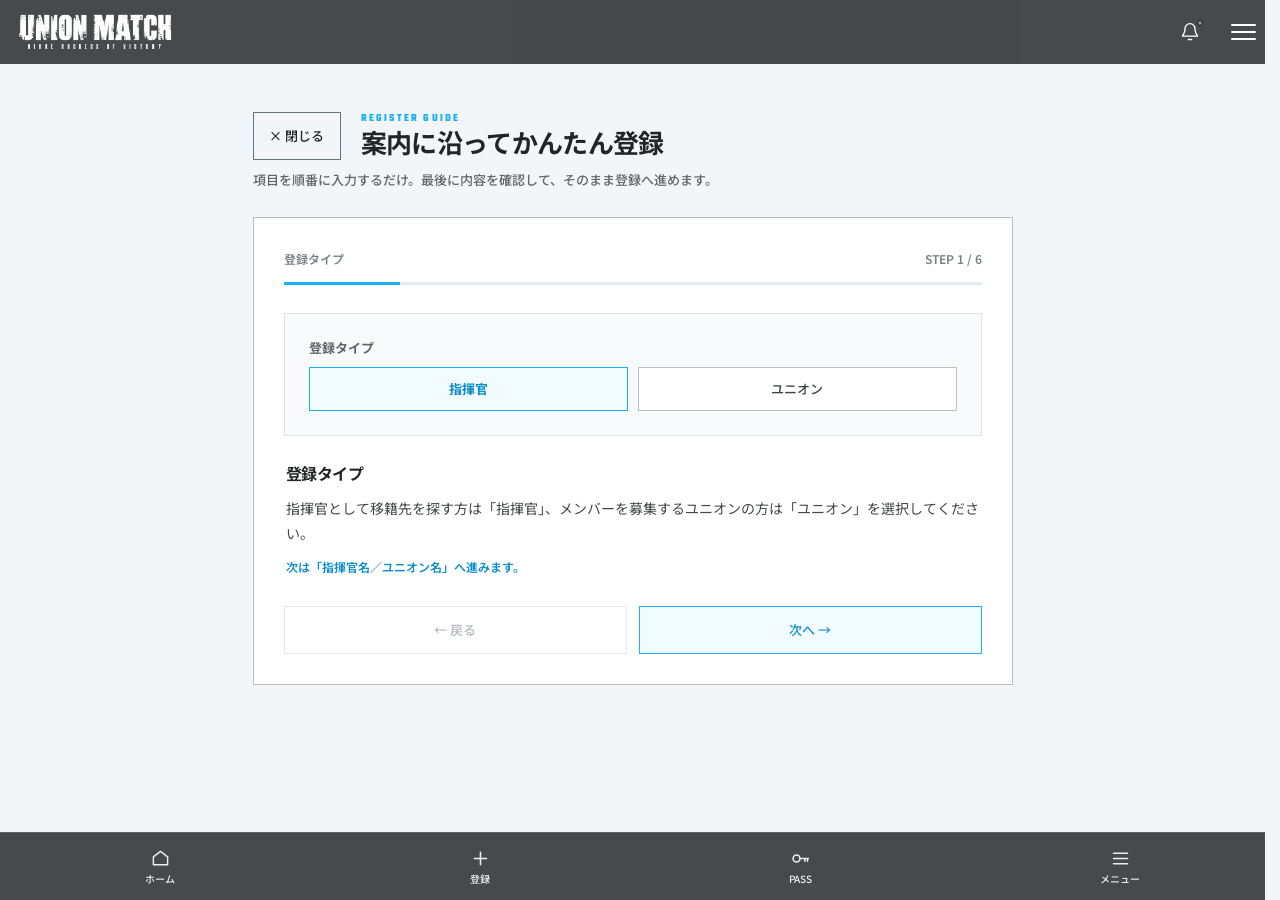
==== guide/index.html @ 86c77bd5 "Update stylesheet links with new version numbers" ====
<!DOCTYPE html>
<html lang="ja">
 <head>
  <meta charset="utf-8"/>
  <meta content="width=device-width,initial-scale=1" name="viewport"/>
  <title>
   案内に沿ってかんたん登録 | UNION MATCH
  </title>
  <link href="https://fonts.googleapis.com" rel="preconnect"/>
  <link crossorigin="" href="https://fonts.gstatic.com" rel="preconnect"/>
  <link href="https://fonts.googleapis.com/css2?family=Noto+Sans+JP:wght@400;500;600;700;800;900&amp;family=Teko:wght@500;600;700&amp;display=swap" rel="stylesheet"/>
  <link href="./guide.css?v=20261121-visual-align-v2" rel="stylesheet"/>
  <link href="../push-notifications/notification-ui.css?v=20261121-visual-align-v2" rel="stylesheet"/>
  <link href="../shared/navigation.css?v=20261121-visual-align-v2" rel="stylesheet"/>
  <link href="../subpage-nav.css?v=20261121-visual-align-v2" rel="stylesheet"/>
  <script defer src="../shared/navigation.js?v=20261120-shared-nav-v1"></script>
  <script defer src="../push-notifications/notification-ui.js?v=20261120-menu-single-handler-v1"></script>
  <script defer="" src="./guide.js?v=20261120-forms-final-v4">
  </script>
</head>
 <body class="um-guide-page">
  <div id="umSharedNavigation" data-um-nav-root="../"></div>
  <main class="wrap">
   <div class="heading">
    <div class="heading-row um-form-heading-row">
     <button aria-label="ガイドを閉じる" class="close-guide um-form-heading-button" id="closeGuide" type="button">
      &times; 閉じる
     </button>
     <div class="heading-titles um-form-heading-copy">
      <span class="eyebrow">REGISTER GUIDE</span>
      <h1>案内に沿ってかんたん登録</h1>
     </div>
    </div>
    <p>
     項目を順番に入力するだけ。最後に内容を確認して、そのまま登録へ進めます。
    </p>
   </div>
   <section class="guide-card" id="guideCard">
    <div class="progress">
     <span id="stepLabel">
     </span>
     <span id="stepCount">
     </span>
    </div>
    <div class="track">
     <div id="trackFill">
     </div>
    </div>
    <div class="demo" id="demo">
    </div>
    <div class="description">
     <h2 id="descriptionTitle">
     </h2>
     <div id="descriptionText">
     </div>
    </div>
    <p class="validation-error" hidden="" id="validationError" role="alert">
    </p>
    <div class="controls">
     <button class="btn outline" id="back" type="button">
      &larr; 戻る
     </button>
     <button class="btn primary" id="next" type="button">
      次へ &rarr;
     </button>
    </div>
   </section>
  </main>
  <dialog class="close-dialog" id="closeDialog">
   <h2>
    ガイドを終了しますか？
   </h2>
   <p>
    入力した内容は破棄されます。
   </p>
   <div class="controls">
    <button class="btn outline" id="cancelClose" type="button">
     続ける
    </button>
    <button class="btn primary" id="confirmClose" type="button">
     終了する
    </button>
   </div>
  </dialog>
 </body>
</html>
---- guide/guide.css ----
:root {
  --blue:#1ab0f1;
  --deep:#0b8fc8;
  --ink:#222428;
  --muted:#7b8085;
  --line:#b9bfc5;
  --panel:#fff;
  --cyan-2:#28b8f4;
  --ink-soft:#62666a
}
* {
  box-sizing:border-box
}
body {
  margin:0;
  min-width:0;
  background:#f3f6f8;
  color:var(--ink);
  font-family:'Noto Sans JP',sans-serif;
  font-size:14px;
  font-weight:400;
  line-height:1.8;
  -webkit-font-smoothing:antialiased;
  text-rendering:optimizeLegibility
}
.close-guide {
  background:transparent;
  color:#222428;
  border:1px solid #69727b;
  padding:0 12px;
  width:88px;
  height:48px;
  min-height:48px;
  display:inline-flex;
  align-items:center;
  justify-content:center;
  cursor:pointer;
  font:500 13px/1.4 'Noto Sans JP',sans-serif
}
.close-guide:hover {
  background:#f2fbff;
  color:#0b8fc8;
  border-color:#1ab0f1
}
.wrap {
  width:calc(100% - 32px);
  max-width:760px;
  min-width:0;
  margin:0 auto;
  padding:var(--um-form-top-gap,48px) 0 80px
}
.heading {
  text-align:left;
  margin-bottom:26px
}
.eyebrow {
  display:block;
  font:700 11px/1 var(--um-form-en-font);
  color:var(--blue);
  letter-spacing:2.2px;
  margin:0
}
.heading h1 {
  color:#222428;
  margin:2px 0 0;
  line-height:1.25;
  font-size:var(--um-form-title-size);
  font-weight:700;
  letter-spacing:-.025em
}
.heading p {
  color:var(--um-form-label);
  margin:8px 0 0;
  font-size:13px;
  letter-spacing:normal;
  font-weight:500;
  overflow-wrap:anywhere
}
.guide-card {
  background:var(--panel);
  border:1px solid var(--line);
  border-radius:0;
  padding:30px;
  min-width:0
}
.progress {
  display:flex;
  justify-content:space-between;
  gap:10px;
  font-size:12px;
  color:var(--muted);
  font-weight:600;
  min-width:0
}
.progress > span { min-width:0; overflow-wrap:anywhere; }
.progress > span:last-child { white-space:nowrap; flex-shrink:0; }
.track {
  height:3px;
  background:#e6edf2;
  margin:12px 0 28px;
  overflow:hidden
}
.track>div {
  height:100%;
  background:var(--blue);
  transition:width .15s
}
.demo {
  padding:24px;
  border:1px solid #e1e3e5;
  background:#f8fafb;
  min-height:118px;
  min-width:0
}
.demo label,.demo .demo-label {
  display:block;
  font-size:13px;
  line-height:1.6;
  font-weight:700;
  margin-bottom:8px;
  color:#62666a
}
.mock-input,.mock-select {
  width:100%;
  background:#fff;
  border:1px solid #cdd3d8;
  border-radius:0;
  min-height:46px;
  padding:10px 13px;
  color:#222428;
  font:inherit;
  letter-spacing:normal
}
.mock-input:focus,.mock-select:focus {
  outline:none;
  border-color:#1ab0f1;
  box-shadow:inset 0 0 0 1px #1ab0f1
}
.choice-row {
  display:grid;
  grid-template-columns:1fr 1fr;
  gap:10px
}
.choice {
  border:1px solid #b9bfc5;
  background:#fff;
  padding:12px;
  font:500 13px/1.4 "Noto Sans JP",sans-serif;
  cursor:pointer;
  color:#3f444a
}
.choice.active {
  border-color:#1ab0f1;
  background:#f2fbff;
  color:#0b8fc8;
  font-weight:700
}
.demo-note {
  font-size:12px;
  color:var(--muted);
  margin-top:8px
}
.description {
  padding:23px 2px 18px;
  min-height:110px
}
.description h2 {
  font-size:16px;
  font-weight:700;
  letter-spacing:-.025em;
  margin:0 0 8px;
  color:#222428
}
.description p {
  margin:0 0 10px;
  color:#44464a;
  font-weight:400;
  letter-spacing:normal;
  overflow-wrap:anywhere
}
.description .hint {
  color:#0b8fc8;
  font-size:12px;
  font-weight:600
}
.description .extra {
  margin-top:14px;
  padding:16px;
  background:#f2fbff;
  border:1px solid #c8cdd0;
  color:#44464a;
  font-weight:500;
  overflow-wrap:anywhere
}
.description .extra p {
  margin:0 0 12px
}
.description .extra p:last-child {
  margin-bottom:0
}
.description .extra strong {
  color:#0b8fc8
}
.controls {
  display:grid;
  grid-template-columns:1fr 1fr;
  gap:12px;
  min-width:0
}
.btn {
  display:inline-flex;
  align-items:center;
  justify-content:center;
  min-height:48px;
  padding:12px 20px;
  border-radius:0;
  font:500 13px/1.4 'Noto Sans JP',sans-serif;
  letter-spacing:normal;
  text-decoration:none;
  cursor:pointer;
  min-width:0;
  white-space:normal;
  text-align:center
}
.btn.primary{background:#f2fbff;color:#0b8fc8;border:1px solid #1ab0f1;transition:background-color .15s,color .15s,border-color .15s}
.btn.outline{background:#fff;color:#222428;border:1px solid #69727b;transition:background-color .15s,color .15s,border-color .15s}
.btn.primary:hover:not(:disabled),
.btn.outline:hover:not(:disabled) {
  background:#1ab0f1;
  color:#fff;
  border-color:#1ab0f1;
}
.btn.primary:active:not(:disabled),
.btn.outline:active:not(:disabled) {
  background:#0b8fc8;
  border-color:#0b8fc8;
  color:#fff;
}
.btn:disabled {
  background:#fff;
  border-color:#e2e8ed;
  color:#b2b7bc;
  opacity:1;
  cursor:default
}
.validation-error {
  color:#c93748;
  font-size:13px;
  font-weight:600
}
.summary {
  margin:0
}
.summary div {
  padding:9px 0;
  border-bottom:1px solid #dbe7ee;
  overflow-wrap:anywhere
}
.summary dt {
  font-size:12px;
  color:var(--muted)
}
.summary dd {
  margin:1px 0 0;
  font-weight:600
}
.notice {
  padding:12px;
  border:1px solid #c8cdd0;
  background:#f2fbff;
  color:#44464a
}
.close-dialog {
  max-width:min(430px,calc(100% - 32px));
  width:100%;
  border:1px solid #b9bfc5;
  padding:24px;
  color:var(--ink);
  font-family:inherit
}
.close-dialog::backdrop {
  background:#0009
}
.close-dialog h2 {
  margin:0;
  font-size:18px
}
.close-dialog p {
  margin:10px 0 20px
}
.close-dialog .controls {
  gap:10px
}
[hidden] {
  display:none!important
}
@media(max-width:600px) {
.wrap {
  padding:var(--um-form-top-gap,34px) 0 96px
}
.heading h1 {
  font-size:var(--um-form-title-size)
}
.guide-card {
  padding:20px 17px
}
.demo {
  padding:18px 15px
}
.description {
  padding:18px 1px
}
.choice {
  padding:11px 5px
}
.progress {
  font-size:11px
}

}


/* 全STEP共通：マウス操作時のブラウザ標準枠を除去し、キーボード操作時は可視化 */
.btn:focus:not(:focus-visible),.choice:focus:not(:focus-visible){outline:none}
.btn:focus-visible,.choice:focus-visible,.close-guide:focus-visible{outline:2px solid #1ab0f1;outline-offset:2px}

/* 同じ見出し構造を使用。寸法・色は subpage-nav.css の共通トークン。 */
.heading-row{display:flex;align-items:center;justify-content:flex-start;gap:var(--um-form-head-gap);min-width:0;min-height:var(--um-form-head-height);width:100%}
.heading-titles{min-width:0;flex:1 1 auto;min-height:var(--um-form-head-height);display:flex;flex-direction:column;justify-content:center}
.close-guide{box-sizing:border-box;flex:0 0 88px;width:88px;height:var(--um-form-head-height);min-height:var(--um-form-head-height);white-space:nowrap;border:1px solid #69727b;color:var(--um-form-text);transition:background-color .15s,color .15s,border-color .15s}
/* Validation belongs to its field, not to the navigation buttons. */
.field-label-row{display:flex;align-items:center;justify-content:space-between;flex-wrap:wrap;column-gap:12px;row-gap:2px;margin-bottom:8px}
.demo .field-label-row label{margin:0}
.field-label-row .validation-error{margin:0;color:#c93748;font-size:12px;font-weight:500;line-height:1.5}
.demo .validation-error:not(.field-label-row .validation-error){margin:0 0 8px;color:#c93748;font-size:12px;font-weight:500}
@media(max-width:600px){.heading-row{align-items:center;gap:20px}.heading h1{font-size:21px;line-height:1.25}.close-guide{padding:0 9px;font-size:13px}.heading p{font-size:12px}.field-label-row{align-items:flex-start}}

/* Shared navigation owns the fixed header/footer; guide spacing lives in
   the .wrap rules above, with no duplicate :has() overrides. */
body:has(#umSharedNavigation){background:#f3f6f8}
---- push-notifications/notification-ui.css ----
/* Notification settings dialog only. Bell/menu/footer styling lives in shared/navigation.css. */
.um-back-label{font:500 12px/1.2 "Noto Sans JP",sans-serif;margin-left:7px;white-space:nowrap}
#manageMembershipConfirmedNotice .um-confirm-date,#manageMembershipConfirmedNotice .um-confirm-note{display:block;white-space:normal}
#manageMembershipConfirmedNotice .um-confirm-note{margin-top:4px;color:#53616c;font-size:11px}
/* Notification dialog: white square-edged NIKKE style with restrained cyan accents. */
.um-notification-dialog{position:fixed;inset:0;z-index:4000;display:none;box-sizing:border-box;align-items:flex-start;justify-content:center;overflow-y:auto;padding:176px 16px max(24px, env(safe-area-inset-bottom));background:rgba(0,0,0,.55)}
.um-notification-dialog[data-open="true"]{display:flex}
.um-notification-panel{box-sizing:border-box;width:min(760px,100%);max-height:calc(100dvh - 176px - 24px);overflow:auto;padding:clamp(16px,3vw,26px);background:#fff;color:#222428;border:1px solid #c8cdd0;border-radius:0;font-family:"Noto Sans JP",sans-serif;box-shadow:0 12px 32px rgba(0,0,0,.20)}
.um-notification-panel .um-notification-heading{display:flex;align-items:center;justify-content:flex-start;gap:var(--um-form-head-gap,20px);min-height:48px;margin:0 0 26px}
.um-notification-panel .um-notification-titles{min-width:0;flex:1 1 auto;display:flex;flex-direction:column;justify-content:center;min-height:48px}
.um-notification-panel .um-notification-eyebrow{color:var(--um-form-cyan,#1ab0f1);font:700 11px/1 "Teko",sans-serif;letter-spacing:2.2px}
.um-notification-panel h2{margin:2px 0 0;color:var(--um-form-text,#222428);font:700 var(--um-form-title-size,26px)/1.25 "Noto Sans JP",sans-serif;letter-spacing:-.025em}
.um-notification-panel .um-close{box-sizing:border-box;flex:0 0 88px;display:inline-flex;align-items:center;justify-content:center;width:88px;height:48px;min-height:48px;padding:0 9px;border:1px solid #69727b;border-radius:0;background:transparent;color:var(--um-form-text,#222428);font:500 13px/1.4 "Noto Sans JP",sans-serif;white-space:nowrap;cursor:pointer}
.um-notification-panel .um-close:hover{background:#f2fbff;border-color:#1ab0f1;color:#0b8fc8}
.um-notification-panel .um-row{display:flex;align-items:center;justify-content:space-between;gap:12px;min-height:60px;padding:11px 0;border-bottom:1px solid #d6dadd;color:#222428;font:500 13px/1.6 "Noto Sans JP",sans-serif}
.um-notification-panel .um-row small{display:block;font:400 12px/1.6 "Noto Sans JP",sans-serif;color:var(--um-form-muted,#7b8085);margin:4px 0 0}
.um-notification-panel input[type=checkbox]{width:19px;height:19px;flex:none;accent-color:#1ab0f1}
.um-notification-panel .um-pass-wrap{padding:12px 0;font:500 12px "Noto Sans JP",sans-serif}
.um-notification-panel .um-pass-wrap[hidden]{display:none}
.um-notification-panel input[type=password]{width:100%;padding:12px;border:1px solid #c8cdd0;border-radius:0;background:#fff}
.um-notification-panel .um-save{box-sizing:border-box;display:inline-flex;align-items:center;justify-content:center;width:100%;min-height:48px;margin-top:18px;padding:12px 20px;background:#f2fbff;color:#0b8fc8;border:1px solid #1ab0f1;border-radius:0;font:500 13px/1.4 "Noto Sans JP",sans-serif;letter-spacing:normal;text-align:center;cursor:pointer;transition:background-color .15s ease,color .15s ease,border-color .15s ease}
@media(hover:hover) and (pointer:fine){.um-notification-panel .um-save:hover:not(:disabled){background:#1ab0f1;color:#fff;border-color:#1ab0f1}}
.um-notification-panel .um-save:disabled{background:#fff;border-color:#e2e8ed;color:#b2b7bc;opacity:1;cursor:default}
.um-notification-panel .um-status,.um-notification-panel .um-hint{margin-top:10px;font:400 12px/1.6 "Noto Sans JP",sans-serif;color:#62666a}

/* Compact layouts use the same distance from their fixed header, not the
   viewport's vertical center (which changes when explanatory rows expand). */
@media screen and (max-width: 1024px) {
 .um-notification-dialog { padding:136px 16px max(86px, calc(68px + env(safe-area-inset-bottom))); }
 .um-notification-panel { max-height:calc(100dvh - 136px - 86px); padding:16px 14px; }
}
@media screen and (max-width: 600px) {
 .um-notification-dialog { padding-top:108px; }
 .um-notification-panel { max-height:calc(100dvh - 108px - 86px); }
}

@media screen and (max-width:600px){.um-notification-panel h2{font-size:var(--um-form-title-size,21px);line-height:1.25}.um-notification-panel .um-notification-heading{gap:20px}}
---- shared/navigation.css ----
/* Shared navigation — the only public header / hamburger / drawer / footer stylesheet. */
:root { --index-header-height:64px; --um-nav-bar-height:68px; }
@media (max-width:600px) { :root { --index-header-height:58px; } }

/* Preserve each page's existing content scroll model. */
body:is(.um-creators-page,.um-union-list-page,.um-guide-page) { padding-top:var(--index-header-height); }
@media (max-width:1366px) {
  body:is(.um-creators-page,.um-union-list-page,.um-guide-page) { padding-bottom:calc(var(--um-nav-bar-height) + env(safe-area-inset-bottom)); }
}
/* INDEX previously reserved a sticky header row at tablet/browser widths.
   Keep exactly that layout space while the shared header remains fixed. */
@media (min-width:601px) and (max-width:1024px) {
  body.um-index-page > #umSharedNavigation { height:var(--index-header-height); }
}
.um-shared-header {
  position:fixed; top:0; left:0; right:0; z-index:1250;
  display:flex; align-items:center; justify-content:space-between;
  box-sizing:border-box; height:var(--index-header-height); min-height:0;
  padding:0 14px; color:#fff; border:0;
  background:rgba(5,7,10,.72); box-shadow:none;
  backdrop-filter:none; -webkit-backdrop-filter:none;
}
/* White UNION LIST should not lighten the translucent dark bar. */
body.um-union-list-page .um-shared-header { background:linear-gradient(rgba(5,7,10,.72),rgba(5,7,10,.72)),#000; }
.um-shared-brand {
  display:flex; align-items:center; justify-content:center; flex:0 1 auto;
  box-sizing:border-box; width:auto; height:100%; min-width:0;
  padding:0; margin:0; border:0; background:transparent;
  color:#fff; cursor:pointer; text-decoration:none;
  appearance:none; box-shadow:none;
}
.um-shared-brand img {
  display:block; width:clamp(154px,18vw,238px); max-width:46vw;
  height:auto; max-height:54px; object-fit:contain; object-position:left center;
  pointer-events:none; transform:none;
}
.um-shared-actions { display:flex; align-items:center; justify-content:flex-end; height:100%; gap:0; }
.um-shared-menu-toggle {
  display:grid; place-content:center; gap:5px; flex:0 0 46px;
  width:46px; height:46px; padding:0; margin:0;
  border:0; background:transparent; color:#fff; cursor:pointer;
}
.um-shared-menu-toggle span {
  display:block; width:25px; height:2px; background:currentColor;
  border-radius:99px; transition:transform .22s ease,opacity .22s ease;
}
body.menu-open .um-shared-menu-toggle span:nth-child(1) { transform:translateY(7px) rotate(45deg); }
body.menu-open .um-shared-menu-toggle span:nth-child(2) { opacity:0; }
body.menu-open .um-shared-menu-toggle span:nth-child(3) { transform:translateY(-7px) rotate(-45deg); }

/* Notification bell stays in the same place relative to the hamburger on every page. */
.um-shared-header .um-notification-bell {
  position:absolute; top:50%; right:72px; transform:translateY(-50%);
  display:flex; align-items:center; justify-content:center;
  box-sizing:border-box; flex:0 0 36px; width:36px; height:44px;
  margin:0; padding:0; color:#fff; background:transparent; border:0; cursor:pointer;
}
.um-shared-header .um-notification-bell svg { display:block; width:20px; height:20px; flex:none; overflow:visible; }
.um-shared-header .um-bell-light {
  position:absolute; top:10px; right:5px; width:6px; height:6px;
  background:#898c91; border:1px solid #121418; border-radius:50%;
}
.um-shared-header .um-notification-bell[data-status="on"] .um-bell-light { background:#42b8ff; }

.um-shared-backdrop {
  position:fixed; inset:var(--index-header-height) 0 0; z-index:1190;
  background:transparent; backdrop-filter:none; -webkit-backdrop-filter:none;
}
.um-shared-backdrop[hidden] { display:none!important; }
.um-shared-drawer {
  position:fixed; top:var(--index-header-height); right:0; bottom:0; z-index:1200;
  box-sizing:border-box; width:min(86vw,340px); height:auto; padding:12px;
  overflow-x:hidden; overflow-y:auto; background:rgba(13,16,22,.82); color:#fff;
  border:0; box-shadow:none; backdrop-filter:none; -webkit-backdrop-filter:none;
  transform:translateX(105%); transition:transform .24s ease;
}
body.menu-open .um-shared-drawer { transform:translateX(0); }
.um-shared-drawer-head {
  display:flex; align-items:center; justify-content:space-between;
  box-sizing:border-box; min-height:48px; padding:0 6px 10px;
  color:#1ab0f1; font:800 12px "Teko",sans-serif; letter-spacing:.16em;
}
.um-shared-drawer-head button {
  width:38px; height:38px; padding:0; background:transparent; border:0;
  color:#fff; font:400 28px/1 "Noto Sans JP",sans-serif; cursor:pointer;
}
.um-shared-drawer > :is(a,button) {
  display:flex; align-items:center; box-sizing:border-box; flex:0 0 auto;
  width:calc(100% - 28px); min-height:52px; height:52px;
  margin:0 14px; padding:0; color:#fff; background:transparent;
  border:0; border-bottom:1px solid rgba(255,255,255,.10);
  border-radius:0; text-align:left; text-decoration:none;
  font:500 14px/1.35 "Noto Sans JP",sans-serif; cursor:pointer;
  transition:background-color .18s ease,color .18s ease;
  -webkit-tap-highlight-color:transparent;
}
.um-shared-drawer > :is(a,button):focus-visible { outline:2px solid #1ab0f1; outline-offset:-2px; }
.um-shared-drawer > a:last-of-type { border-bottom:0; }
.um-shared-disclaimer {
  box-sizing:border-box; margin:0 14px 8px; padding:12px 0 0;
  border-top:1px solid rgba(255,255,255,.10); color:rgba(255,255,255,.48);
  font:700 10px/1.7 "Noto Sans JP",sans-serif; letter-spacing:.01em;
}
@media (hover:hover) and (pointer:fine) {
  .um-shared-drawer > :is(a,button):hover { background:rgba(255,255,255,.065); color:#fff; }
}

/* Four footer cells, 1366px and below, including resized PC browser windows. */
.um-shared-footer { display:none; }
@media (max-width:1366px) {
  .um-shared-footer { display:flex; }
}
/* Physical iPads/Android tablets may be wider than 1366px in landscape. */
html.tablet-device .um-shared-footer { display:flex; }
.um-shared-footer {
  position:fixed; left:0; right:0; bottom:0; z-index:220;
  box-sizing:border-box; width:100%; height:calc(var(--um-nav-bar-height) + env(safe-area-inset-bottom));
  padding:0 0 env(safe-area-inset-bottom); align-items:stretch; justify-content:space-between;
  border:0; border-top:1px solid rgba(255,255,255,.12);
  background:rgba(5,7,10,.72); box-shadow:none; backdrop-filter:none; -webkit-backdrop-filter:none;
}
.um-shared-footer > .um-footer-item {
  display:flex; flex:1 1 25%; flex-direction:column; align-items:center; justify-content:center;
  box-sizing:border-box; width:25%; max-width:none; min-width:0; height:100%; min-height:0;
  margin:0; padding:6px 4px; gap:4px; color:rgba(255,255,255,.9);
  border:0; background:transparent; text-align:center; text-decoration:none;
  font:500 10px/1.2 "Noto Sans JP",sans-serif; cursor:pointer;
}
.um-shared-footer > .um-footer-item:is(.active,:hover) { color:#fff; }
.um-shared-footer > .um-footer-item svg { display:block; width:21px; height:21px; flex:0 0 21px; margin:0; }
.um-shared-footer > .um-footer-item:first-child svg { width:19px; height:19px; }
.um-shared-footer > .um-footer-item span { display:block; margin:0; font:inherit; line-height:1.2; }

/* INDEX's original app.js controls when the footer appears during video scrolling. */
.um-index-footer { visibility:hidden; pointer-events:none; opacity:0; transition:opacity .18s ease; }
.um-index-footer.is-visible,body:is(.register-mode,.manage-mode) .um-index-footer {
  visibility:visible; pointer-events:auto; opacity:1;
}
body.registration-preview-open .um-index-footer,
body.form-input-active .um-index-footer,
body.form-keyboard-open .um-index-footer { visibility:hidden!important; pointer-events:none!important; opacity:0!important; }

@media (min-width:601px) and (max-width:1024px) {
  .um-shared-brand img { width:clamp(178px,26vw,236px); }
  .um-shared-header .um-notification-bell { right:66px; }
}
@media (max-width:600px) {
  .um-shared-brand img { width:clamp(90px,27vw,116px); max-width:29vw; max-height:40px; }
  .um-shared-menu-toggle { flex-basis:34px; width:34px; height:34px; }
  .um-shared-menu-toggle span { width:24px; }
  .um-shared-header .um-notification-bell { right:58px; }
  .um-shared-drawer { width:min(94vw,440px); }
  .um-shared-drawer > :is(a,button) { min-height:48px; height:48px; }
}
@media (max-width:360px) {
  .um-shared-menu-toggle { flex-basis:32px; width:32px; height:32px; }
  .um-shared-menu-toggle span { width:22px; }
  .um-shared-header .um-notification-bell { right:54px; }
}
@media (prefers-reduced-motion:reduce) {
  .um-shared-drawer,.um-shared-menu-toggle span,.um-index-footer { transition:none; }
}
---- subpage-nav.css ----
/* Content-specific page invariants. Navigation dimensions and controls live ONLY in shared/navigation.css. */
html:has(body.um-index-page) { background-color:#000; }
body.um-index-page:not(.register-mode):not(.manage-mode) { background:#000; }
body.um-index-page:not(.register-mode):not(.manage-mode) .video-hero { background:#000; }
@media (min-width:1367px) {
  html.um-union-list-root,
  html:has(body.um-creators-page),
  html:has(body.um-bot-page) { scrollbar-gutter:stable; }
}
@media (max-width:1366px) { html.um-union-list-root { scrollbar-gutter:auto; } }

/* Canonical REGISTER / MANAGE / GUIDE / NOTIFICATIONS visual tokens. */
html:has(body.um-guide-page){scrollbar-gutter:stable}
:root {
  --um-form-font: "Noto Sans JP", sans-serif;
  --um-form-en-font: "Teko", sans-serif;
  --um-form-text: #222428;
  --um-form-label: #62666a;
  --um-form-muted: #7b8085;
  --um-form-cyan: #1ab0f1;
  --um-form-cyan-text: #0b8fc8;
  --um-form-line: #cdd3d8;
  --um-form-head-height: 48px;
  --um-form-head-gap: 20px;
  --um-form-title-size: 26px;
}
@media (max-width:600px) { :root { --um-form-title-size: 21px; } }
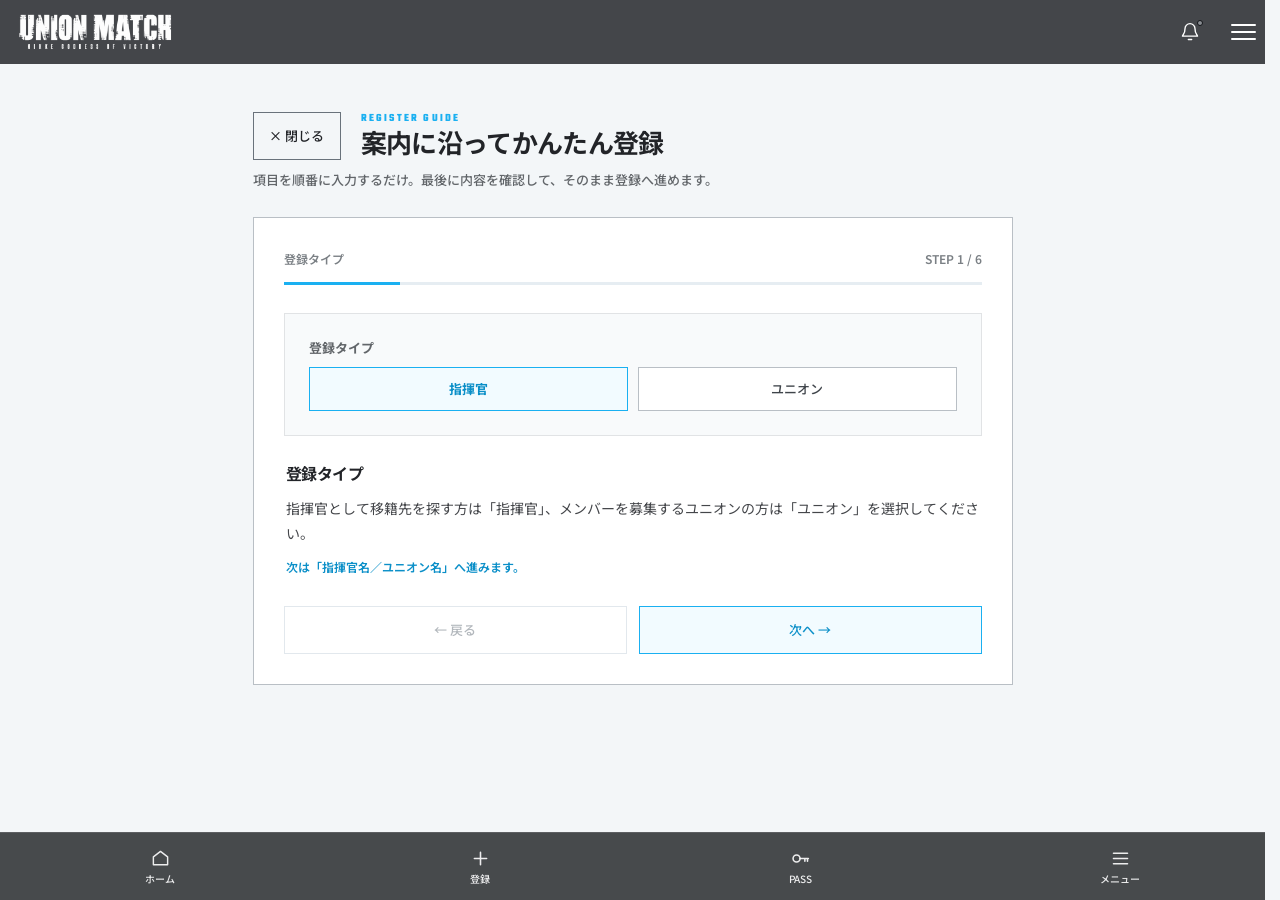
==== commit 737953ab: "Update index.html" ====
--- a/guide/index.html
+++ b/guide/index.html
@@ -11,7 +11,7 @@
   <link href="https://fonts.googleapis.com/css2?family=Noto+Sans+JP:wght@400;500;600;700;800;900&amp;family=Teko:wght@500;600;700&amp;display=swap" rel="stylesheet"/>
   <link href="./guide.css?v=20261121-visual-align-v2" rel="stylesheet"/>
   <link href="../push-notifications/notification-ui.css?v=20261121-visual-align-v2" rel="stylesheet"/>
-  <link href="../shared/navigation.css?v=20261121-visual-align-v2" rel="stylesheet"/>
+  <link href="../shared/navigation.css?v=20261121-nav-transparency-v1" rel="stylesheet"/>
   <link href="../subpage-nav.css?v=20261121-visual-align-v2" rel="stylesheet"/>
   <script defer src="../shared/navigation.js?v=20261120-shared-nav-v1"></script>
   <script defer src="../push-notifications/notification-ui.js?v=20261120-menu-single-handler-v1"></script>
--- a/push-notifications/notification-ui.css
+++ b/push-notifications/notification-ui.css
@@ -3,9 +3,9 @@
 #manageMembershipConfirmedNotice .um-confirm-date,#manageMembershipConfirmedNotice .um-confirm-note{display:block;white-space:normal}
 #manageMembershipConfirmedNotice .um-confirm-note{margin-top:4px;color:#53616c;font-size:11px}
 /* Notification dialog: white square-edged NIKKE style with restrained cyan accents. */
-.um-notification-dialog{position:fixed;inset:0;z-index:4000;display:none;box-sizing:border-box;align-items:flex-start;justify-content:center;overflow-y:auto;padding:176px 16px max(24px, env(safe-area-inset-bottom));background:rgba(0,0,0,.55)}
+.um-notification-dialog{position:fixed;inset:0;z-index:4000;display:none;box-sizing:border-box;align-items:flex-start;justify-content:center;overflow-y:auto;padding:calc(var(--index-header-height,64px) + var(--um-form-top-gap,48px)) 16px max(24px, env(safe-area-inset-bottom));background:rgba(0,0,0,.55)}
 .um-notification-dialog[data-open="true"]{display:flex}
-.um-notification-panel{box-sizing:border-box;width:min(760px,100%);max-height:calc(100dvh - 176px - 24px);overflow:auto;padding:clamp(16px,3vw,26px);background:#fff;color:#222428;border:1px solid #c8cdd0;border-radius:0;font-family:"Noto Sans JP",sans-serif;box-shadow:0 12px 32px rgba(0,0,0,.20)}
+.um-notification-panel{box-sizing:border-box;width:min(760px,100%);max-height:calc(100dvh - var(--index-header-height,64px) - var(--um-form-top-gap,48px) - 24px);overflow:auto;padding:clamp(16px,3vw,26px);background:#fff;color:#222428;border:1px solid #c8cdd0;border-radius:0;font-family:"Noto Sans JP",sans-serif;box-shadow:0 12px 32px rgba(0,0,0,.20)}
 .um-notification-panel .um-notification-heading{display:flex;align-items:center;justify-content:flex-start;gap:var(--um-form-head-gap,20px);min-height:48px;margin:0 0 26px}
 .um-notification-panel .um-notification-titles{min-width:0;flex:1 1 auto;display:flex;flex-direction:column;justify-content:center;min-height:48px}
 .um-notification-panel .um-notification-eyebrow{color:var(--um-form-cyan,#1ab0f1);font:700 11px/1 "Teko",sans-serif;letter-spacing:2.2px}
@@ -23,15 +23,10 @@
 .um-notification-panel .um-save:disabled{background:#fff;border-color:#e2e8ed;color:#b2b7bc;opacity:1;cursor:default}
 .um-notification-panel .um-status,.um-notification-panel .um-hint{margin-top:10px;font:400 12px/1.6 "Noto Sans JP",sans-serif;color:#62666a}
 
-/* Compact layouts use the same distance from their fixed header, not the
-   viewport's vertical center (which changes when explanatory rows expand). */
+/* On compact screens, the footer and safe area remain outside the dialog. */
 @media screen and (max-width: 1024px) {
- .um-notification-dialog { padding:136px 16px max(86px, calc(68px + env(safe-area-inset-bottom))); }
- .um-notification-panel { max-height:calc(100dvh - 136px - 86px); padding:16px 14px; }
-}
-@media screen and (max-width: 600px) {
- .um-notification-dialog { padding-top:108px; }
- .um-notification-panel { max-height:calc(100dvh - 108px - 86px); }
+ .um-notification-dialog {padding-bottom:max(86px,calc(68px + env(safe-area-inset-bottom)));}
+ .um-notification-panel {max-height:calc(100dvh - var(--index-header-height,64px) - var(--um-form-top-gap,34px) - 86px);padding:16px 14px;}
 }
 
 @media screen and (max-width:600px){.um-notification-panel h2{font-size:var(--um-form-title-size,21px);line-height:1.25}.um-notification-panel .um-notification-heading{gap:20px}}
--- a/shared/navigation.css
+++ b/shared/navigation.css
@@ -17,11 +17,9 @@
   display:flex; align-items:center; justify-content:space-between;
   box-sizing:border-box; height:var(--index-header-height); min-height:0;
   padding:0 14px; color:#fff; border:0;
-  background:rgba(5,7,10,.72); box-shadow:none;
+  background:#44464a; box-shadow:none;
   backdrop-filter:none; -webkit-backdrop-filter:none;
 }
-/* White UNION LIST should not lighten the translucent dark bar. */
-body.um-union-list-page .um-shared-header { background:linear-gradient(rgba(5,7,10,.72),rgba(5,7,10,.72)),#000; }
 .um-shared-brand {
   display:flex; align-items:center; justify-content:center; flex:0 1 auto;
   box-sizing:border-box; width:auto; height:100%; min-width:0;
--- a/subpage-nav.css
+++ b/subpage-nav.css
@@ -22,6 +22,11 @@
   --um-form-line: #cdd3d8;
   --um-form-head-height: 48px;
   --um-form-head-gap: 20px;
+  --um-form-top-gap: 48px;
   --um-form-title-size: 26px;
 }
+/* Small viewports and physical tablets use the same form-heading gap,
+   including tablet landscape widths larger than 1024px. */
+@media (max-width:1024px) { :root { --um-form-top-gap: 34px; } }
+html.tablet-device { --um-form-top-gap: 34px; }
 @media (max-width:600px) { :root { --um-form-title-size: 21px; } }
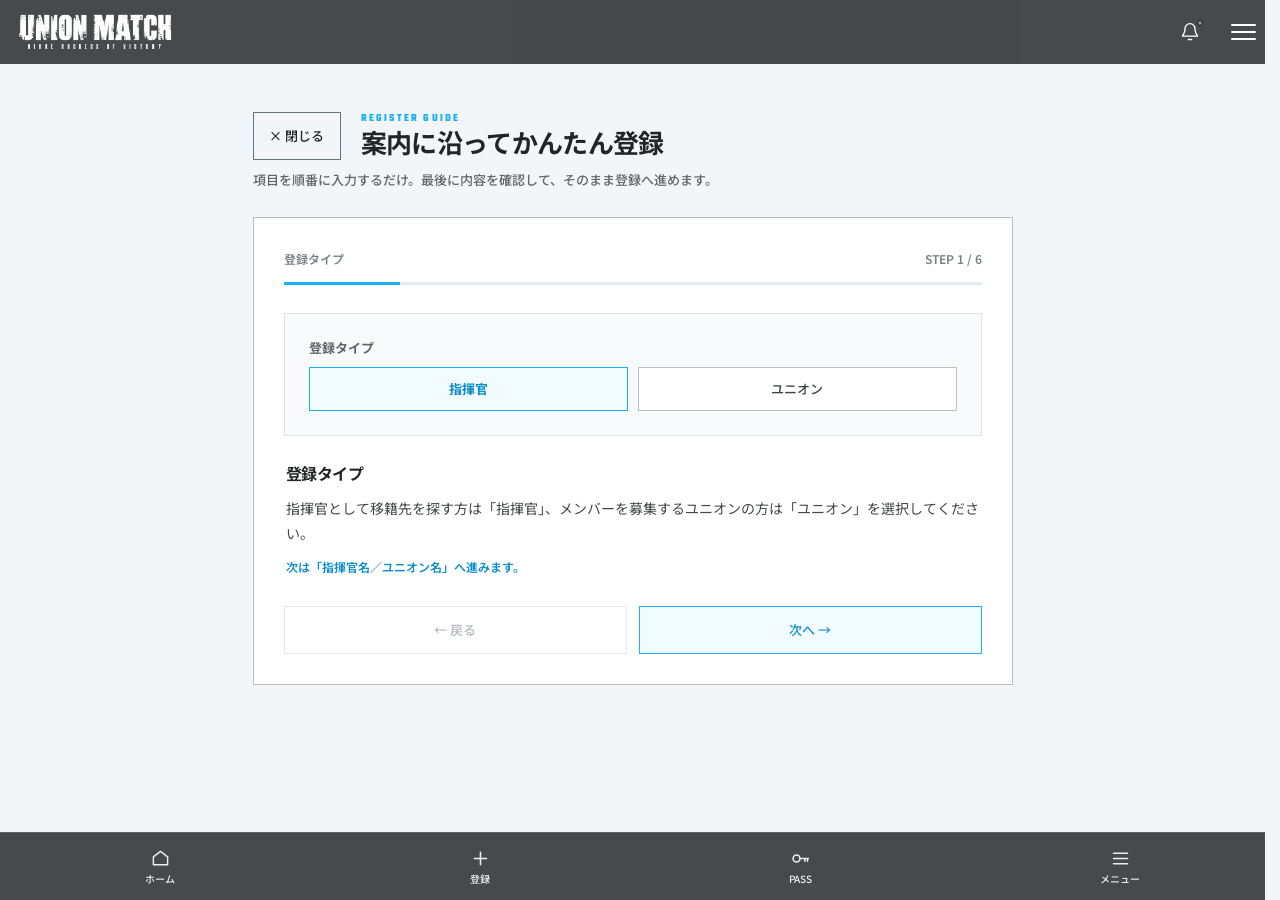
==== commit 9f5a32f2: "Update index.html" ====
--- a/guide/index.html
+++ b/guide/index.html
@@ -3,6 +3,7 @@
  <head>
   <meta charset="utf-8"/>
   <meta content="width=device-width,initial-scale=1" name="viewport"/>
+  <meta name="theme-color" content="#080b12"/>
   <title>
    案内に沿ってかんたん登録 | UNION MATCH
   </title>
--- a/shared/navigation.css
+++ b/shared/navigation.css
@@ -1,5 +1,5 @@
 /* Shared navigation — the only public header / hamburger / drawer / footer stylesheet. */
-:root { --index-header-height:64px; --um-nav-bar-height:68px; }
+:root { --index-header-height:64px; --um-nav-bar-height:68px; --um-nav-surface:rgba(5,7,10,.72); }
 @media (max-width:600px) { :root { --index-header-height:58px; } }
 
 /* Preserve each page's existing content scroll model. */
@@ -17,7 +17,7 @@
   display:flex; align-items:center; justify-content:space-between;
   box-sizing:border-box; height:var(--index-header-height); min-height:0;
   padding:0 14px; color:#fff; border:0;
-  background:#44464a; box-shadow:none;
+  background:var(--um-nav-surface); box-shadow:none;
   backdrop-filter:none; -webkit-backdrop-filter:none;
 }
 .um-shared-brand {
@@ -115,7 +115,7 @@
   box-sizing:border-box; width:100%; height:calc(var(--um-nav-bar-height) + env(safe-area-inset-bottom));
   padding:0 0 env(safe-area-inset-bottom); align-items:stretch; justify-content:space-between;
   border:0; border-top:1px solid rgba(255,255,255,.12);
-  background:rgba(5,7,10,.72); box-shadow:none; backdrop-filter:none; -webkit-backdrop-filter:none;
+  background:var(--um-nav-surface); box-shadow:none; backdrop-filter:none; -webkit-backdrop-filter:none;
 }
 .um-shared-footer > .um-footer-item {
   display:flex; flex:1 1 25%; flex-direction:column; align-items:center; justify-content:center;
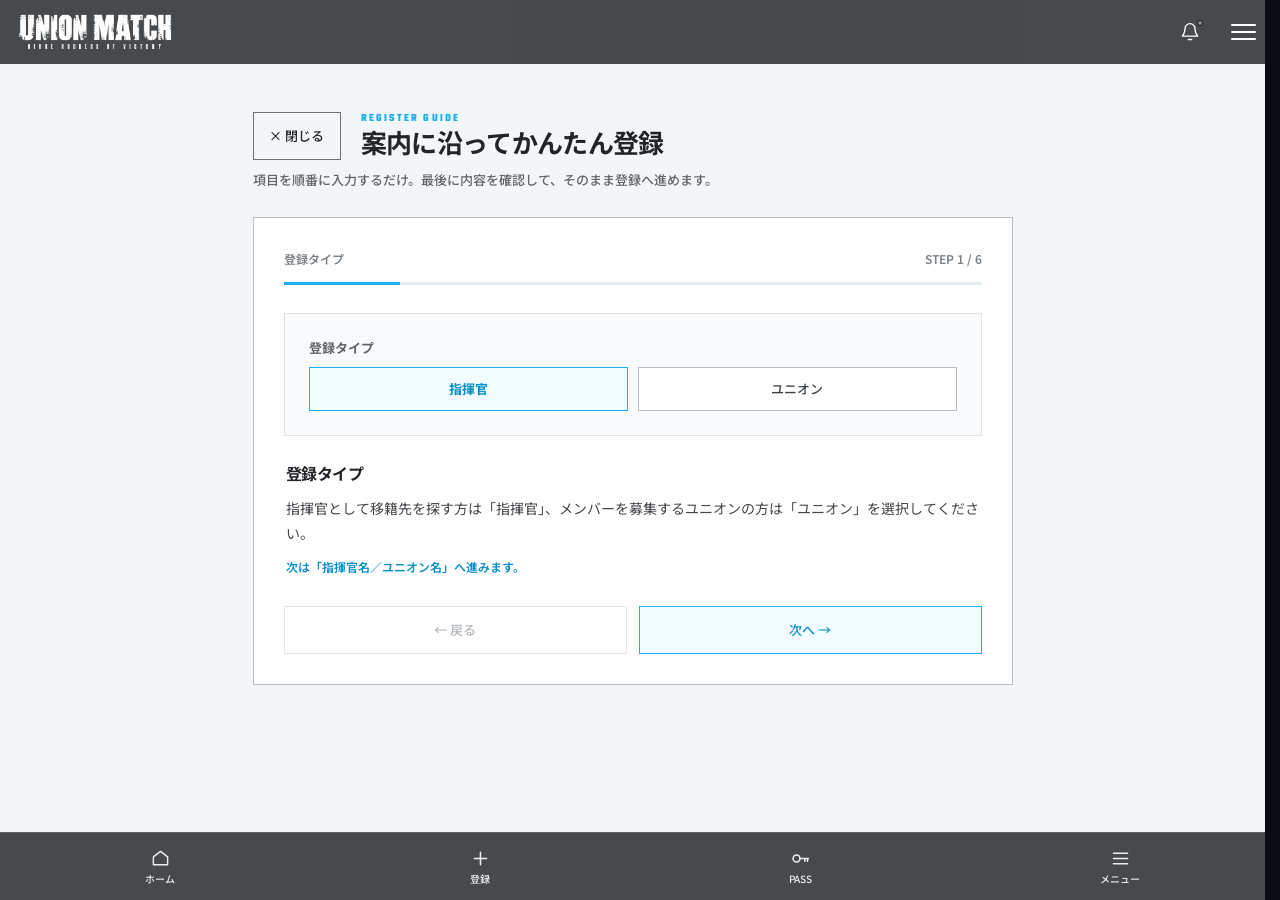
==== commit 0a59cc89: "Update index.html" ====
--- a/guide/index.html
+++ b/guide/index.html
@@ -10,7 +10,7 @@
   <link href="https://fonts.googleapis.com" rel="preconnect"/>
   <link crossorigin="" href="https://fonts.gstatic.com" rel="preconnect"/>
   <link href="https://fonts.googleapis.com/css2?family=Noto+Sans+JP:wght@400;500;600;700;800;900&amp;family=Teko:wght@500;600;700&amp;display=swap" rel="stylesheet"/>
-  <link href="./guide.css?v=20261121-visual-align-v2" rel="stylesheet"/>
+  <link href="./guide.css?v=20261121-header-clip-v3" rel="stylesheet"/>
   <link href="../push-notifications/notification-ui.css?v=20261121-visual-align-v2" rel="stylesheet"/>
   <link href="../shared/navigation.css?v=20261121-nav-transparency-v1" rel="stylesheet"/>
   <link href="../subpage-nav.css?v=20261121-visual-align-v2" rel="stylesheet"/>
--- a/guide/guide.css
+++ b/guide/guide.css
@@ -11,8 +11,12 @@
 * {
   box-sizing:border-box
 }
+html {
+  background:#080b12;
+}
 body {
   margin:0;
+  min-height:100dvh;
   min-width:0;
   background:#f3f6f8;
   color:var(--ink);
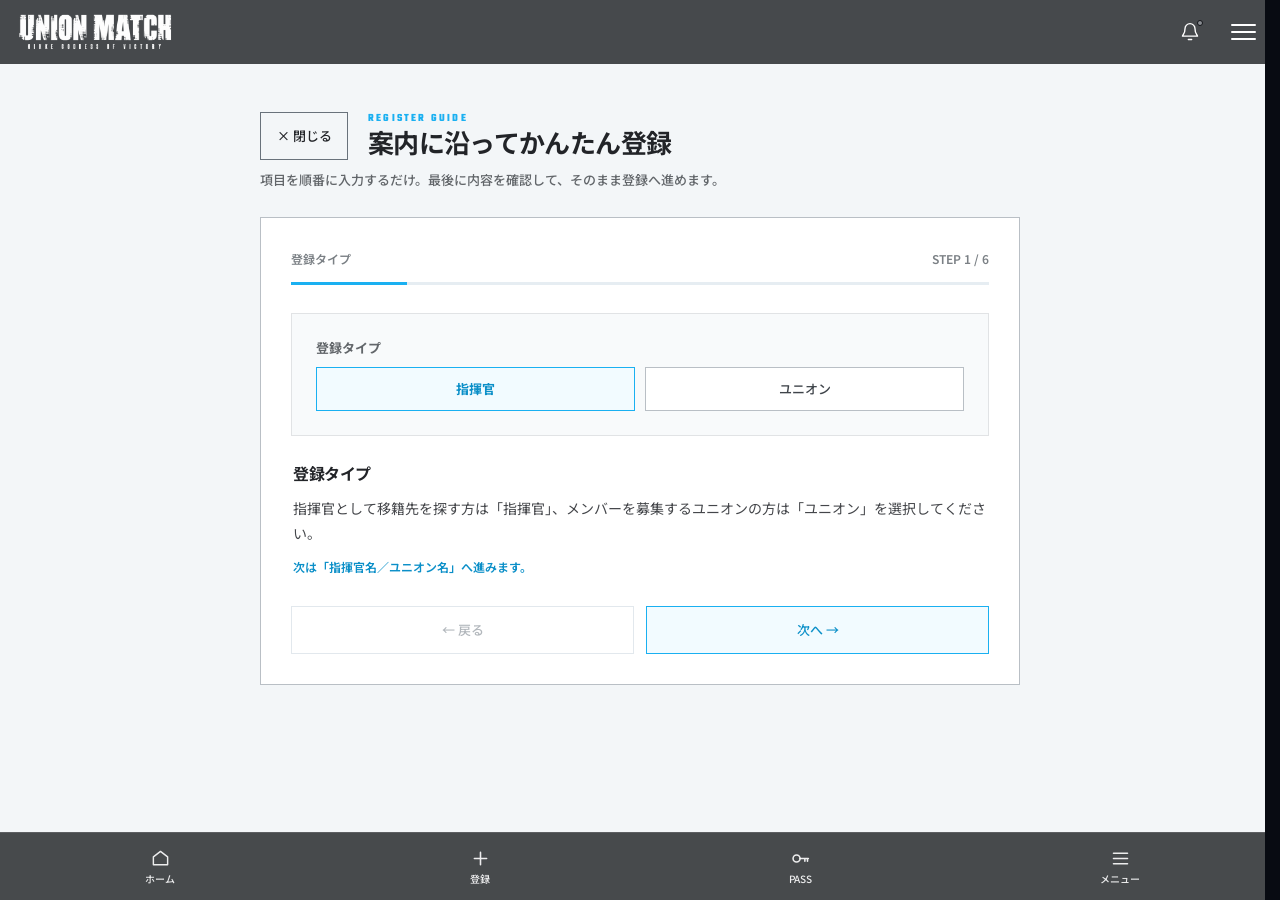
==== commit ad750f48: "Update stylesheet link version in index.html" ====
--- a/guide/index.html
+++ b/guide/index.html
@@ -10,7 +10,7 @@
   <link href="https://fonts.googleapis.com" rel="preconnect"/>
   <link crossorigin="" href="https://fonts.gstatic.com" rel="preconnect"/>
   <link href="https://fonts.googleapis.com/css2?family=Noto+Sans+JP:wght@400;500;600;700;800;900&amp;family=Teko:wght@500;600;700&amp;display=swap" rel="stylesheet"/>
-  <link href="./guide.css?v=20261121-header-clip-v3" rel="stylesheet"/>
+  <link href="./guide.css?v=20261121-guide-top-clip-v4" rel="stylesheet"/>
   <link href="../push-notifications/notification-ui.css?v=20261121-visual-align-v2" rel="stylesheet"/>
   <link href="../shared/navigation.css?v=20261121-nav-transparency-v1" rel="stylesheet"/>
   <link href="../subpage-nav.css?v=20261121-visual-align-v2" rel="stylesheet"/>
--- a/guide/guide.css
+++ b/guide/guide.css
@@ -298,9 +298,56 @@
 [hidden] {
   display:none!important
 }
+/* Mobile/tablet: only the guide's central content scrolls.
+   The page-root color is black for the iOS Home Screen status bar;
+   an independent light underlay preserves the existing translucent header
+   and guide canvas. No shared navigation rules are changed. */
+@media (max-width:1366px) {
+  html:has(body.um-guide-page),
+  body.um-guide-page {
+    height:100%;
+    min-height:0;
+    overflow:hidden;
+    overscroll-behavior:none;
+  }
+  body.um-guide-page {
+    height:100dvh;
+    padding:0;
+    background:#080b12;
+  }
+  body.um-guide-page::before {
+    content:"";
+    position:fixed;
+    inset:0;
+    z-index:0;
+    pointer-events:none;
+    background:#f3f6f8;
+  }
+  body.um-guide-page > main.wrap {
+    position:fixed;
+    z-index:1;
+    top:var(--index-header-height);
+    right:0;
+    bottom:calc(var(--um-nav-bar-height) + env(safe-area-inset-bottom));
+    left:0;
+    height:auto;
+    min-height:0;
+    padding-top:var(--um-form-top-gap,48px);
+    padding-bottom:80px;
+    overflow-x:hidden;
+    overflow-y:auto;
+    clip-path:inset(0);
+    overscroll-behavior-y:contain;
+    -webkit-overflow-scrolling:touch;
+  }
+}
 @media(max-width:600px) {
 .wrap {
   padding:var(--um-form-top-gap,34px) 0 96px
+}
+body.um-guide-page > main.wrap {
+  padding-top:var(--um-form-top-gap,34px);
+  padding-bottom:96px;
 }
 .heading h1 {
   font-size:var(--um-form-title-size)
@@ -339,7 +386,4 @@
 .demo .validation-error:not(.field-label-row .validation-error){margin:0 0 8px;color:#c93748;font-size:12px;font-weight:500}
 @media(max-width:600px){.heading-row{align-items:center;gap:20px}.heading h1{font-size:21px;line-height:1.25}.close-guide{padding:0 9px;font-size:13px}.heading p{font-size:12px}.field-label-row{align-items:flex-start}}
 
-/* Shared navigation owns the fixed header/footer; guide spacing lives in
-   the .wrap rules above, with no duplicate :has() overrides. */
-body:has(#umSharedNavigation){background:#f3f6f8}
-
+
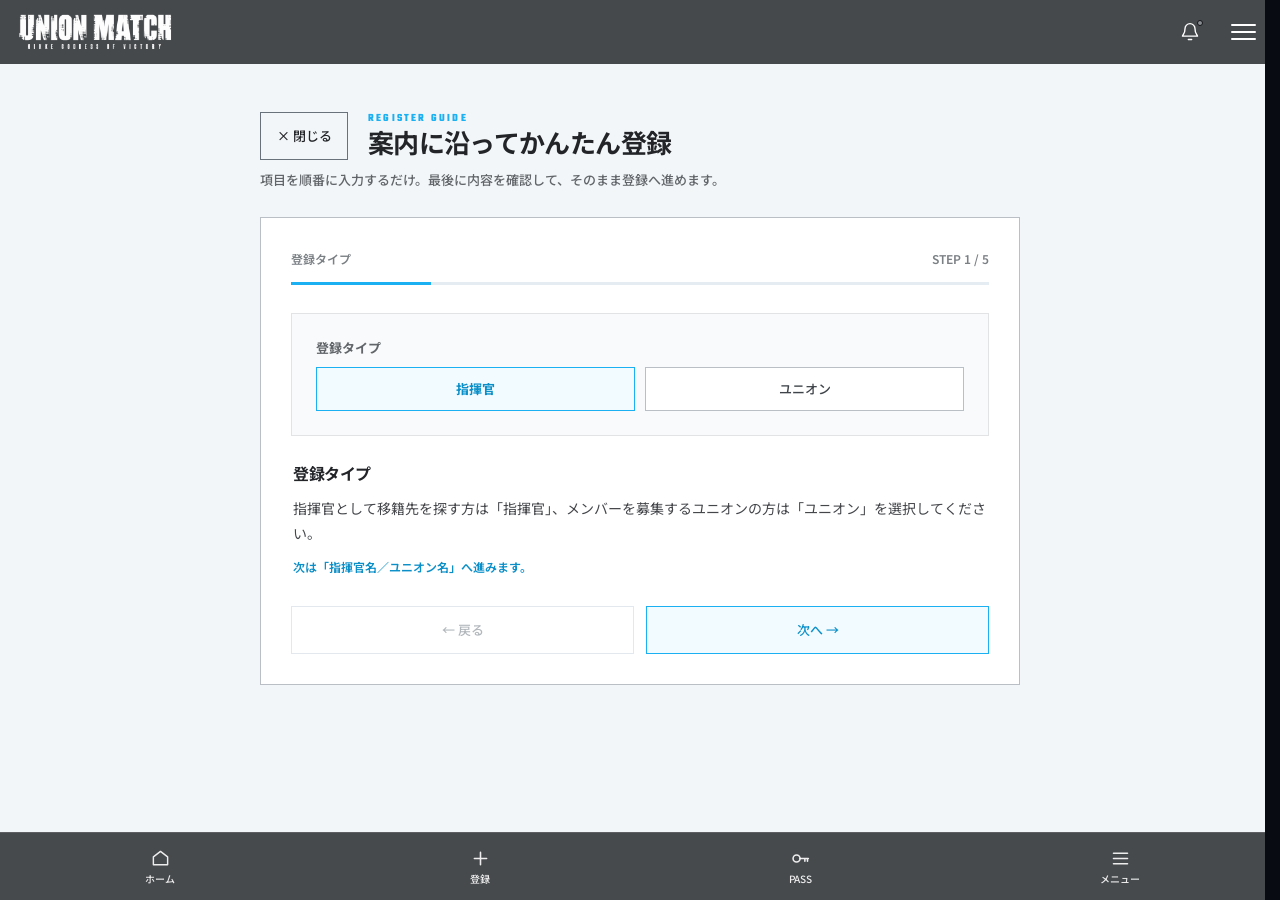
==== commit b6db9a8b: "Update CSS and JS file versions in index.html" ====
--- a/guide/index.html
+++ b/guide/index.html
@@ -10,13 +10,13 @@
   <link href="https://fonts.googleapis.com" rel="preconnect"/>
   <link crossorigin="" href="https://fonts.gstatic.com" rel="preconnect"/>
   <link href="https://fonts.googleapis.com/css2?family=Noto+Sans+JP:wght@400;500;600;700;800;900&amp;family=Teko:wght@500;600;700&amp;display=swap" rel="stylesheet"/>
-  <link href="./guide.css?v=20261121-guide-top-clip-v4" rel="stylesheet"/>
+  <link href="./guide.css?v=20261123-guide-final-combined-v2" rel="stylesheet"/>
   <link href="../push-notifications/notification-ui.css?v=20261121-visual-align-v2" rel="stylesheet"/>
   <link href="../shared/navigation.css?v=20261121-nav-transparency-v1" rel="stylesheet"/>
   <link href="../subpage-nav.css?v=20261121-visual-align-v2" rel="stylesheet"/>
   <script defer src="../shared/navigation.js?v=20261120-shared-nav-v1"></script>
   <script defer src="../push-notifications/notification-ui.js?v=20261120-menu-single-handler-v1"></script>
-  <script defer="" src="./guide.js?v=20261120-forms-final-v4">
+  <script defer="" src="./guide.js?v=20261123-guide-final-combined-v2">
   </script>
 </head>
  <body class="um-guide-page">
--- a/guide/guide.css
+++ b/guide/guide.css
@@ -159,6 +159,62 @@
   color:#0b8fc8;
   font-weight:700
 }
+/* ガイドの画像選択は通常の募集登録と同じ表示・削除UIに揃える。 */
+.guide-image-label .guide-image-optional {
+  display:inline-block;
+  margin-left:6px;
+  padding:2px 7px;
+  border:1px solid rgba(123,128,133,.34);
+  color:#7b8085;
+  font-size:10px;
+  font-weight:400;
+  letter-spacing:.08em;
+  vertical-align:middle;
+}
+.demo .guide-image-input {
+  display:block;
+  padding:9px 12px;
+  font:400 13px/1.6 "Noto Sans JP",sans-serif;
+  color:#62666a;
+}
+.demo .guide-image-input::file-selector-button {
+  font:400 13px/1.6 "Noto Sans JP",sans-serif;
+  color:#3f444a;
+  background:#fff;
+  border:1px solid #cdd3d8;
+  border-radius:0;
+  padding:7px 12px;
+  margin-right:12px;
+  cursor:pointer;
+}
+.guide-image-help,.guide-image-status {
+  display:block;
+  margin-top:8px;
+  font:400 12px/1.65 "Noto Sans JP",sans-serif;
+  color:#7b8085;
+  overflow-wrap:anywhere;
+}
+.guide-image-status:empty {display:none;}
+.demo .guide-image-remove-row {
+  display:flex;
+  align-items:center;
+  gap:8px;
+  margin-top:12px;
+  margin-bottom:0;
+  color:#ff5364;
+  font:900 12px/1.4 "Noto Sans JP",sans-serif;
+  cursor:pointer;
+  user-select:none;
+}
+.demo .guide-image-remove-row[hidden] {display:none;}
+.demo .guide-image-remove-row input[type="checkbox"] {
+  width:16px;
+  height:16px;
+  margin:0;
+  flex:0 0 auto;
+  accent-color:#ff5364;
+  cursor:pointer;
+}
 .demo-note {
   font-size:12px;
   color:var(--muted);
@@ -250,22 +306,6 @@
 .validation-error {
   color:#c93748;
   font-size:13px;
-  font-weight:600
-}
-.summary {
-  margin:0
-}
-.summary div {
-  padding:9px 0;
-  border-bottom:1px solid #dbe7ee;
-  overflow-wrap:anywhere
-}
-.summary dt {
-  font-size:12px;
-  color:var(--muted)
-}
-.summary dd {
-  margin:1px 0 0;
   font-weight:600
 }
 .notice {
